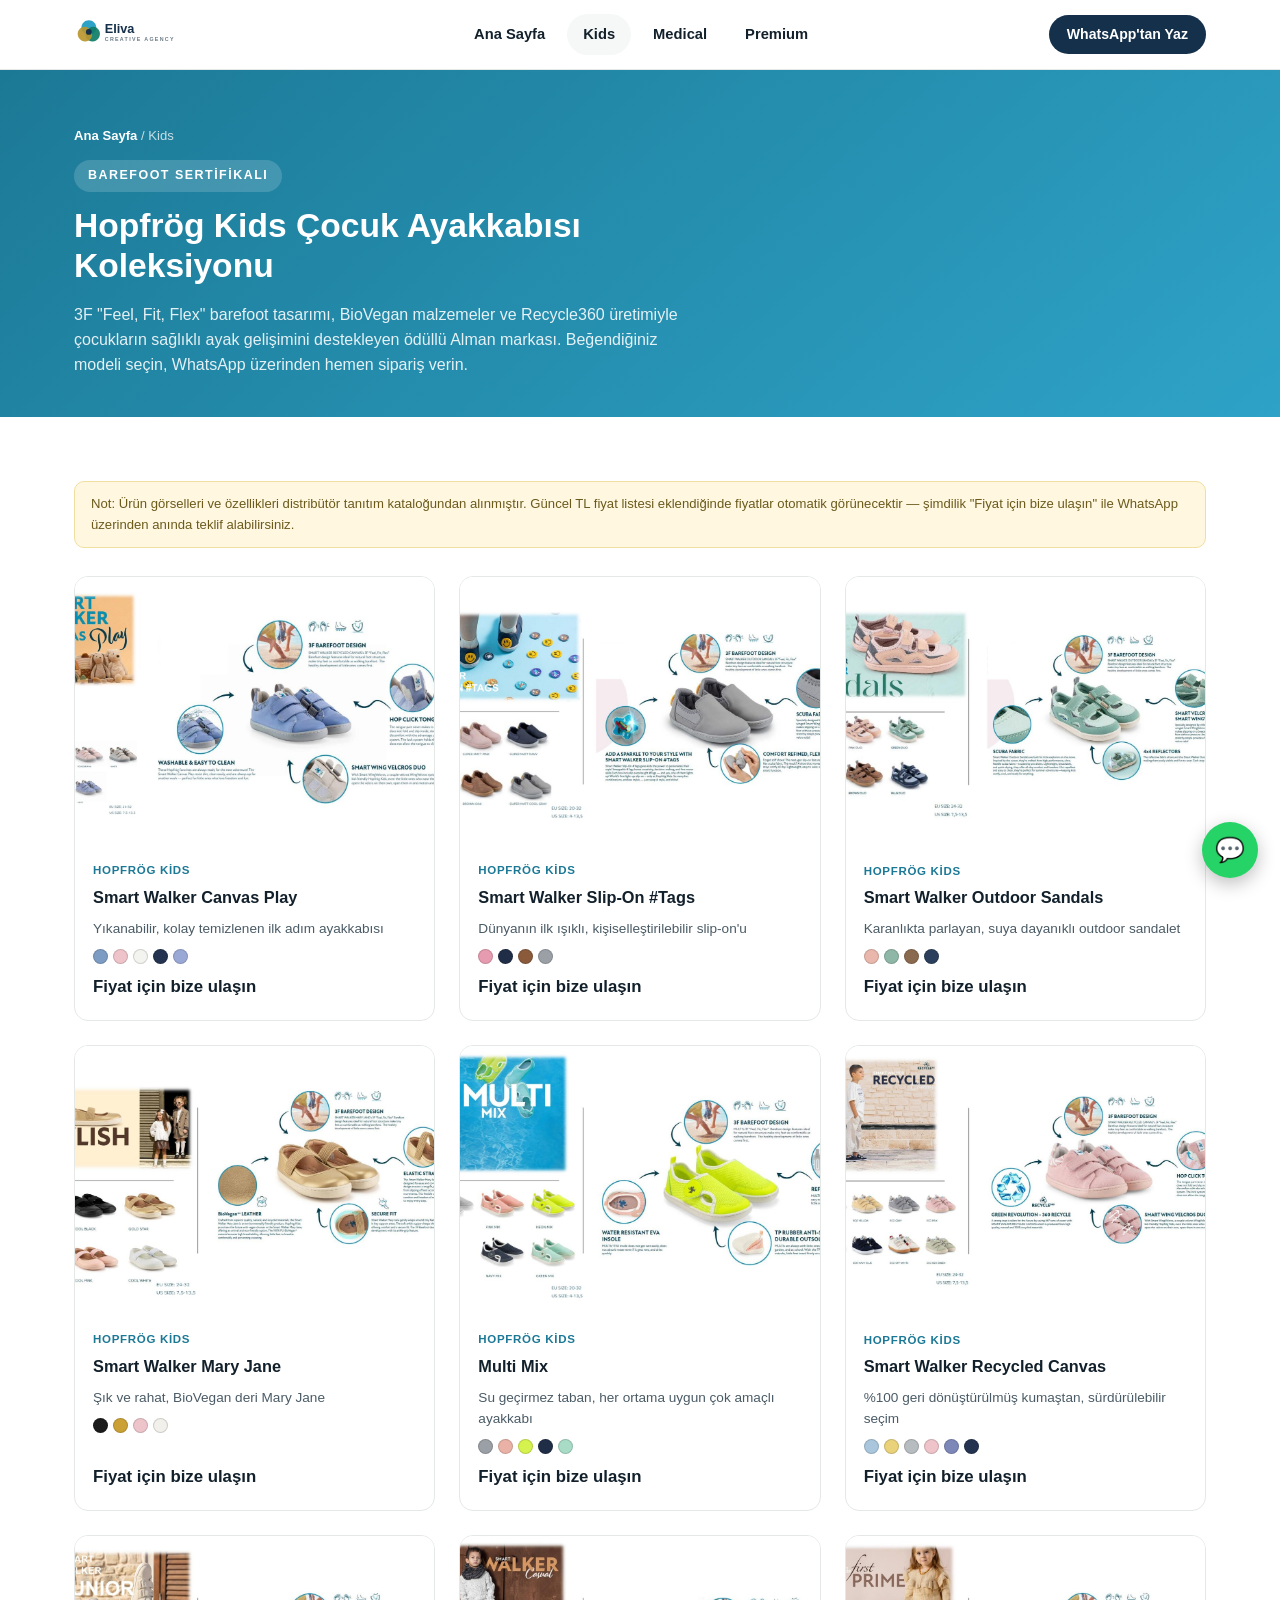
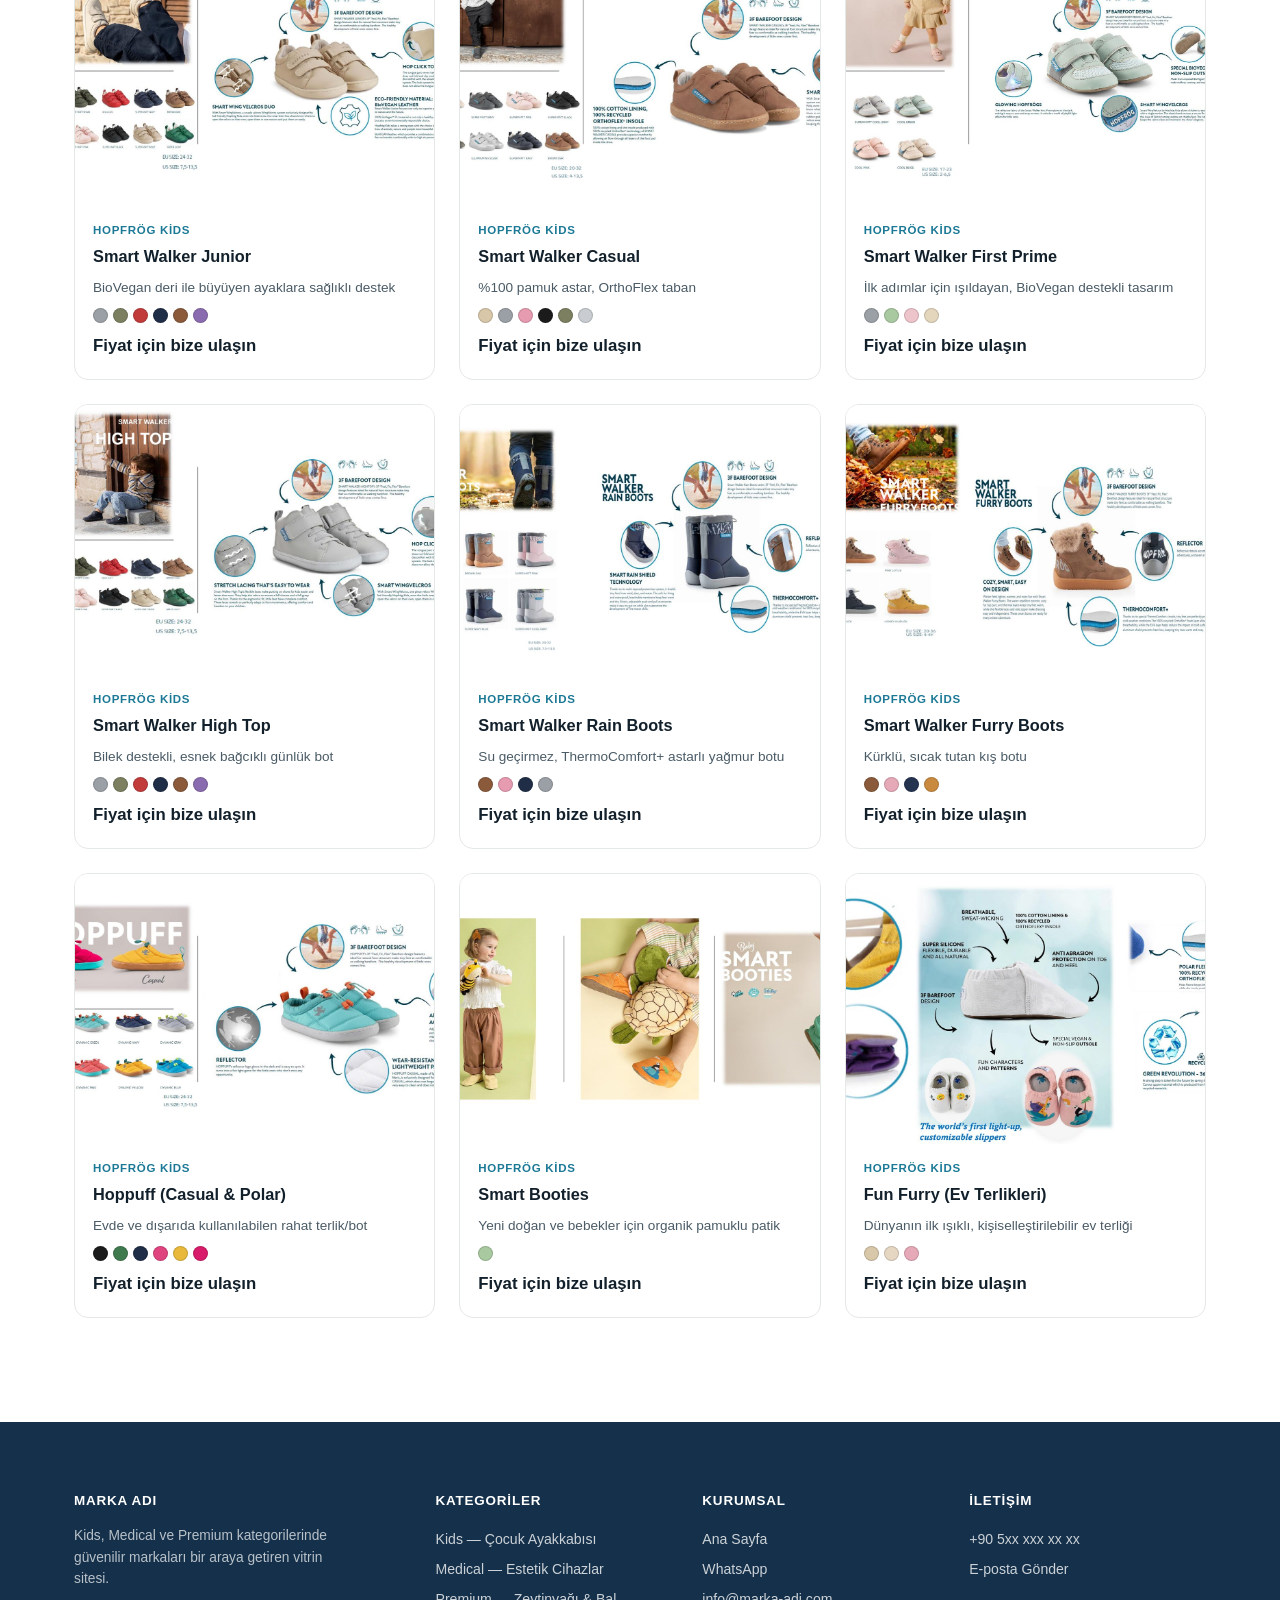
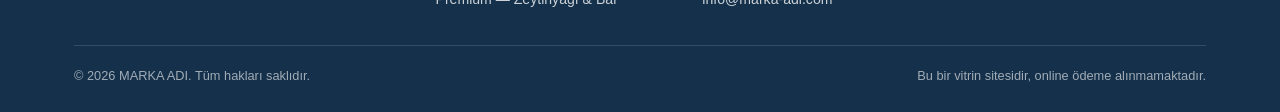
==== kids.html @ 57de30bd "Eliva Creative Agency - vitrin sitesi" ====
<!DOCTYPE html>
<html lang="tr">
<head>
<meta charset="UTF-8">
<meta name="viewport" content="width=device-width, initial-scale=1.0">
<title>Kids | Eliva Creative Agency</title>
<meta name="description" content="Hopfrög Kids barefoot çocuk ayakkabısı koleksiyonu. Renk ve beden seçenekleriyle hemen sipariş verin.">
<link rel="icon" href="assets/img/mark.svg" type="image/svg+xml">
<link rel="stylesheet" href="assets/style.css">
</head>
<body>

<header class="site-header">
  <div class="nav-wrap">
    <a href="index.html" class="logo"><img src="assets/img/logo.svg" alt="Eliva Creative Agency" height="34"></a>
    <nav class="main-nav">
      <a href="index.html">Ana Sayfa</a>
      <a href="kids.html" class="active">Kids</a>
      <a href="medical.html">Medical</a>
      <a href="premium.html">Premium</a>
    </nav>
    <a class="nav-cta" href="#" data-wa-generic target="_blank" rel="noopener">WhatsApp'tan Yaz</a>
  </div>
</header>

<section class="page-hero kids">
  <div class="container">
    <div class="breadcrumb"><a href="index.html">Ana Sayfa</a> / Kids</div>
    <span class="eyebrow">Barefoot Sertifikalı</span>
    <h1>Hopfrög Kids Çocuk Ayakkabısı Koleksiyonu</h1>
    <p>3F "Feel, Fit, Flex" barefoot tasarımı, BioVegan malzemeler ve Recycle360 üretimiyle çocukların sağlıklı ayak gelişimini destekleyen ödüllü Alman markası. Beğendiğiniz modeli seçin, WhatsApp üzerinden hemen sipariş verin.</p>
  </div>
</section>

<section class="section">
  <div class="container">
    <div class="disclaimer-strip">
      Not: Ürün görselleri ve özellikleri distribütör tanıtım kataloğundan alınmıştır. Güncel TL fiyat listesi eklendiğinde fiyatlar otomatik görünecektir — şimdilik "Fiyat için bize ulaşın" ile WhatsApp üzerinden anında teklif alabilirsiniz.
    </div>
    <div class="product-grid" id="kids-grid"></div>
  </div>
</section>

<footer class="site-footer" id="footer-placeholder"></footer>
<a class="wa-float" href="#" data-wa-generic target="_blank" rel="noopener" title="WhatsApp'tan yazın">💬</a>

<script src="assets/config.js"></script>
<script src="assets/data-kids.js"></script>
<script src="assets/main.js"></script>
<script src="assets/footer.js"></script>
<script>
  const grid = document.getElementById("kids-grid");
  grid.innerHTML = KIDS_PRODUCTS.map(p => `
    <a class="product-card" href="product-kids.html?id=${p.id}">
      <div class="thumb"><img src="${p.image}" alt="${p.name}" loading="lazy"></div>
      <div class="body">
        <span class="fam" style="color:var(--kids-dark);">Hopfrög Kids</span>
        <h4>${p.name}</h4>
        <p class="desc">${p.tagline}</p>
        <div class="swatches">
          ${p.colors.slice(0,6).map(c => `<span class="swatch" style="background:${c.hex}" title="${c.name}"></span>`).join("")}
        </div>
        <div class="price">${formatTRY(p.price)}</div>
      </div>
    </a>
  `).join("");
</script>
</body>
</html>
---- assets/style.css ----
/* ============================================================
   TEMEL DEĞİŞKENLER
============================================================ */
:root {
  --ink: #12202b;
  --ink-soft: #4a5b66;
  --bg: #ffffff;
  --bg-soft: #f6f8f7;
  --border: #e4e8e6;
  --radius: 14px;
  --shadow: 0 4px 18px rgba(18, 32, 43, 0.07);
  --shadow-hover: 0 10px 28px rgba(18, 32, 43, 0.12);

  /* Ana marka rengi (logo gelene kadar nötr lacivert) */
  --brand: #14304a;
  --brand-light: #1f4a70;

  /* Kategori aksan renkleri */
  --kids: #2ea3c7;
  --kids-dark: #1c7996;
  --kids-bg: #eaf7fb;

  --medical: #0e7c66;
  --medical-dark: #0a5b4b;
  --medical-bg: #eaf6f2;

  --premium: #7a6a2f;
  --premium-dark: #5c4f22;
  --premium-bg: #faf6e8;
}

* { box-sizing: border-box; }
html { scroll-behavior: smooth; }
body {
  margin: 0;
  font-family: "Segoe UI", -apple-system, BlinkMacSystemFont, "Helvetica Neue", Arial, sans-serif;
  color: var(--ink);
  background: var(--bg);
  line-height: 1.55;
}
img { max-width: 100%; display: block; }
a { text-decoration: none; color: inherit; }
h1, h2, h3, h4 { margin: 0 0 .5em; line-height: 1.2; font-weight: 700; }
p { margin: 0 0 1em; color: var(--ink-soft); }
ul { padding-left: 1.1em; color: var(--ink-soft); }
.container { max-width: 1180px; margin: 0 auto; padding: 0 24px; }
.section { padding: 64px 0; }
.section-tight { padding: 40px 0; }
.center { text-align: center; }
.muted { color: var(--ink-soft); }
.eyebrow {
  display: inline-block;
  font-size: .78rem;
  font-weight: 700;
  letter-spacing: .12em;
  text-transform: uppercase;
  padding: 6px 14px;
  border-radius: 999px;
  margin-bottom: 14px;
}

/* ============================================================
   HEADER / NAV
============================================================ */
.site-header {
  position: sticky;
  top: 0;
  z-index: 50;
  background: rgba(255,255,255,.94);
  backdrop-filter: blur(6px);
  border-bottom: 1px solid var(--border);
}
.nav-wrap {
  max-width: 1180px;
  margin: 0 auto;
  padding: 14px 24px;
  display: flex;
  align-items: center;
  justify-content: space-between;
  gap: 20px;
}
.logo {
  display: flex;
  align-items: center;
  white-space: nowrap;
}
.logo img { display: block; height: 34px; width: auto; }
.main-nav { display: flex; gap: 6px; flex-wrap: wrap; }
.main-nav a {
  padding: 9px 16px;
  border-radius: 999px;
  font-weight: 600;
  font-size: .92rem;
  color: var(--ink);
  transition: background .15s, color .15s;
}
.main-nav a:hover, .main-nav a.active { background: var(--bg-soft); }
.nav-cta {
  background: var(--brand);
  color: #fff !important;
  padding: 9px 18px;
  border-radius: 999px;
  font-weight: 700;
  font-size: .88rem;
}

/* ============================================================
   HERO
============================================================ */
.hero {
  background: linear-gradient(160deg, var(--brand) 0%, var(--brand-light) 100%);
  color: #fff;
  padding: 84px 0 72px;
}
.hero h1 { font-size: 2.5rem; max-width: 760px; }
.hero p.lead { color: rgba(255,255,255,.85); font-size: 1.12rem; max-width: 620px; }
.hero-badges { display: flex; gap: 10px; flex-wrap: wrap; margin-top: 22px; }
.hero-badges span {
  background: rgba(255,255,255,.12);
  border: 1px solid rgba(255,255,255,.25);
  padding: 6px 14px;
  border-radius: 999px;
  font-size: .82rem;
  font-weight: 600;
}

/* ============================================================
   KATEGORİ KARTLARI (ANA SAYFA)
============================================================ */
.cat-grid {
  display: grid;
  grid-template-columns: repeat(3, 1fr);
  gap: 26px;
  margin-top: -40px;
  position: relative;
  z-index: 2;
}
@media (max-width: 900px) { .cat-grid { grid-template-columns: 1fr; margin-top: 24px; } }

.cat-card {
  background: #fff;
  border-radius: var(--radius);
  box-shadow: var(--shadow);
  overflow: hidden;
  display: flex;
  flex-direction: column;
  transition: transform .18s, box-shadow .18s;
  border: 1px solid var(--border);
}
.cat-card:hover { transform: translateY(-4px); box-shadow: var(--shadow-hover); }
.cat-card .cat-top { padding: 26px 26px 0; }
.cat-card .cat-tag {
  display: inline-block;
  font-size: .74rem;
  font-weight: 800;
  letter-spacing: .1em;
  text-transform: uppercase;
  padding: 5px 12px;
  border-radius: 999px;
  margin-bottom: 14px;
}
.cat-card.kids .cat-tag { background: var(--kids-bg); color: var(--kids-dark); }
.cat-card.medical .cat-tag { background: var(--medical-bg); color: var(--medical-dark); }
.cat-card.premium .cat-tag { background: var(--premium-bg); color: var(--premium-dark); }
.cat-card h3 { font-size: 1.4rem; }
.cat-card .cat-img { height: 190px; overflow: hidden; margin-top: 18px; background: var(--bg-soft); }
.cat-card .cat-img img { width: 100%; height: 100%; object-fit: cover; }
.cat-card .cat-body { padding: 20px 26px 26px; display: flex; flex-direction: column; gap: 14px; flex: 1; }
.btn {
  display: inline-flex;
  align-items: center;
  justify-content: center;
  gap: 8px;
  padding: 11px 20px;
  border-radius: 999px;
  font-weight: 700;
  font-size: .9rem;
  border: none;
  cursor: pointer;
  transition: opacity .15s, transform .15s;
}
.btn:hover { opacity: .88; }
.btn-block { width: 100%; }
.btn-kids { background: var(--kids); color: #fff; }
.btn-medical { background: var(--medical); color: #fff; }
.btn-premium { background: var(--premium); color: #fff; }
.btn-outline { background: transparent; border: 1.5px solid currentColor; }
.btn-whatsapp { background: #25D366; color: #fff; }
.btn-ghost { background: var(--bg-soft); color: var(--ink); }

/* ============================================================
   NEDEN BİZ / ÖZELLİK ŞERİDİ
============================================================ */
.feature-strip {
  display: grid;
  grid-template-columns: repeat(4, 1fr);
  gap: 20px;
}
@media (max-width: 800px) { .feature-strip { grid-template-columns: repeat(2, 1fr); } }
.feature-strip .f {
  padding: 22px;
  background: var(--bg-soft);
  border-radius: var(--radius);
  border: 1px solid var(--border);
}
.feature-strip .f h4 { font-size: .98rem; margin-bottom: 6px; }
.feature-strip .f p { font-size: .87rem; margin: 0; }

/* ============================================================
   KATEGORİ SAYFA BAŞLIĞI
============================================================ */
.page-hero {
  padding: 56px 0 40px;
  color: #fff;
}
.page-hero.kids { background: linear-gradient(140deg, var(--kids-dark), var(--kids)); }
.page-hero.medical { background: linear-gradient(140deg, var(--medical-dark), var(--medical)); }
.page-hero.premium { background: linear-gradient(140deg, var(--premium-dark), var(--premium)); }
.page-hero .eyebrow { background: rgba(255,255,255,.16); color: #fff; }
.page-hero h1 { font-size: 2.1rem; max-width: 700px; }
.page-hero p { color: rgba(255,255,255,.88); max-width: 620px; margin-bottom: 0; }
.breadcrumb { font-size: .82rem; color: rgba(255,255,255,.75); margin-bottom: 14px; }
.breadcrumb a { color: #fff; font-weight: 600; }

/* ============================================================
   ÜRÜN GRID / KART
============================================================ */
.product-grid {
  display: grid;
  grid-template-columns: repeat(3, 1fr);
  gap: 24px;
}
@media (max-width: 920px) { .product-grid { grid-template-columns: repeat(2, 1fr); } }
@media (max-width: 600px) { .product-grid { grid-template-columns: 1fr; } }

.product-card {
  background: #fff;
  border: 1px solid var(--border);
  border-radius: var(--radius);
  overflow: hidden;
  display: flex;
  flex-direction: column;
  transition: transform .16s, box-shadow .16s;
}
.product-card:hover { transform: translateY(-3px); box-shadow: var(--shadow); }
.product-card .thumb {
  aspect-ratio: 4 / 3;
  background: var(--bg-soft);
  overflow: hidden;
}
.product-card .thumb img { width: 100%; height: 100%; object-fit: cover; object-position: top; }
.product-card .body { padding: 16px 18px 20px; display: flex; flex-direction: column; gap: 8px; flex: 1; }
.product-card .body .fam { font-size: .72rem; font-weight: 700; letter-spacing: .06em; text-transform: uppercase; }
.product-card h4 { font-size: 1.02rem; margin-bottom: 2px; }
.product-card .price { font-weight: 800; font-size: 1.05rem; margin-top: auto; }
.product-card .desc { font-size: .85rem; margin: 0; }
.swatches { display: flex; gap: 5px; flex-wrap: wrap; margin: 2px 0; }
.swatch { width: 15px; height: 15px; border-radius: 50%; border: 1px solid rgba(0,0,0,.15); }

/* ============================================================
   ÜRÜN DETAY
============================================================ */
.detail-wrap {
  display: grid;
  grid-template-columns: 1.1fr .9fr;
  gap: 42px;
  align-items: flex-start;
}
@media (max-width: 880px) { .detail-wrap { grid-template-columns: 1fr; } }
.detail-img { border-radius: var(--radius); overflow: hidden; border: 1px solid var(--border); background: var(--bg-soft); }
.detail-panel .fam-tag {
  display: inline-block; font-size: .76rem; font-weight: 800; text-transform: uppercase;
  letter-spacing: .08em; padding: 5px 12px; border-radius: 999px; margin-bottom: 12px;
}
.detail-panel h1 { font-size: 1.9rem; margin-bottom: 8px; }
.detail-price { font-size: 1.6rem; font-weight: 800; margin: 10px 0 18px; }
.detail-price .unit { font-size: .95rem; font-weight: 600; color: var(--ink-soft); }
.opt-block { margin-bottom: 20px; }
.opt-label { font-weight: 700; font-size: .88rem; margin-bottom: 8px; display: block; }
.opt-pill {
  display: inline-flex; align-items: center; gap: 7px;
  padding: 7px 13px; border: 1.5px solid var(--border); border-radius: 999px;
  font-size: .84rem; font-weight: 600; margin: 0 8px 8px 0;
}
.spec-table { width: 100%; border-collapse: collapse; margin-top: 10px; }
.spec-table td { padding: 8px 0; border-bottom: 1px solid var(--border); font-size: .9rem; }
.spec-table td:first-child { color: var(--ink-soft); width: 40%; }
.action-row { display: flex; gap: 12px; margin-top: 22px; flex-wrap: wrap; }
.back-link { font-size: .86rem; font-weight: 700; margin-bottom: 18px; display: inline-block; }
.note-box {
  background: var(--bg-soft); border: 1px solid var(--border); border-radius: 10px;
  padding: 14px 16px; font-size: .84rem; color: var(--ink-soft); margin-top: 18px;
}

/* ============================================================
   FİLTRE / SEKME
============================================================ */
.tab-row { display: flex; gap: 10px; flex-wrap: wrap; margin-bottom: 30px; }
.tab-btn {
  padding: 9px 18px; border-radius: 999px; border: 1.5px solid var(--border);
  background: #fff; font-weight: 700; font-size: .87rem; cursor: pointer; color: var(--ink-soft);
}
.tab-btn.active { color: #fff; border-color: transparent; }

/* ============================================================
   MEDICAL — İLETİŞİM CTA
============================================================ */
.contact-block {
  background: var(--medical-bg);
  border: 1px solid #cfe9e0;
  border-radius: var(--radius);
  padding: 32px;
  display: grid;
  grid-template-columns: 1fr auto;
  gap: 24px;
  align-items: center;
}
@media (max-width: 700px) { .contact-block { grid-template-columns: 1fr; } }
.contact-actions { display: flex; gap: 12px; flex-wrap: wrap; }

.info-card {
  background: #fff; border: 1px solid var(--border); border-radius: var(--radius);
  padding: 24px; box-shadow: var(--shadow);
}
.two-col { display: grid; grid-template-columns: 1fr 1fr; gap: 24px; }
@media (max-width: 800px) { .two-col { grid-template-columns: 1fr; } }
.badge-row { display: flex; gap: 14px; flex-wrap: wrap; align-items: center; margin-top: 18px; }
.badge-row img { height: 64px; width: auto; }

/* ============================================================
   FOOTER
============================================================ */
.site-footer {
  background: var(--brand);
  color: rgba(255,255,255,.82);
  padding: 46px 0 26px;
  margin-top: 40px;
}
.footer-grid {
  display: grid;
  grid-template-columns: 1.4fr 1fr 1fr 1fr;
  gap: 30px;
  padding-bottom: 30px;
  border-bottom: 1px solid rgba(255,255,255,.14);
}
@media (max-width: 800px) { .footer-grid { grid-template-columns: 1fr 1fr; } }
.site-footer h5 { color: #fff; font-size: .84rem; letter-spacing: .06em; text-transform: uppercase; margin-bottom: 14px; }
.site-footer a { display: block; font-size: .88rem; padding: 4px 0; color: rgba(255,255,255,.78); }
.site-footer a:hover { color: #fff; }
.footer-bottom { padding-top: 20px; font-size: .8rem; display: flex; justify-content: space-between; flex-wrap: wrap; gap: 10px; color: rgba(255,255,255,.6); }

/* WhatsApp float button */
.wa-float {
  position: fixed; bottom: 22px; right: 22px; z-index: 60;
  background: #25D366; color: #fff; width: 56px; height: 56px; border-radius: 50%;
  display: flex; align-items: center; justify-content: center; box-shadow: 0 6px 18px rgba(0,0,0,.25);
  font-size: 1.5rem;
}

.section-head { max-width: 640px; margin-bottom: 34px; }
.section-head h2 { font-size: 1.7rem; }

.disclaimer-strip {
  background: #fff7e0; border: 1px solid #f0dfa0; border-radius: 10px;
  padding: 12px 16px; font-size: .82rem; color: #6b5a1c; margin-bottom: 28px;
}
                            
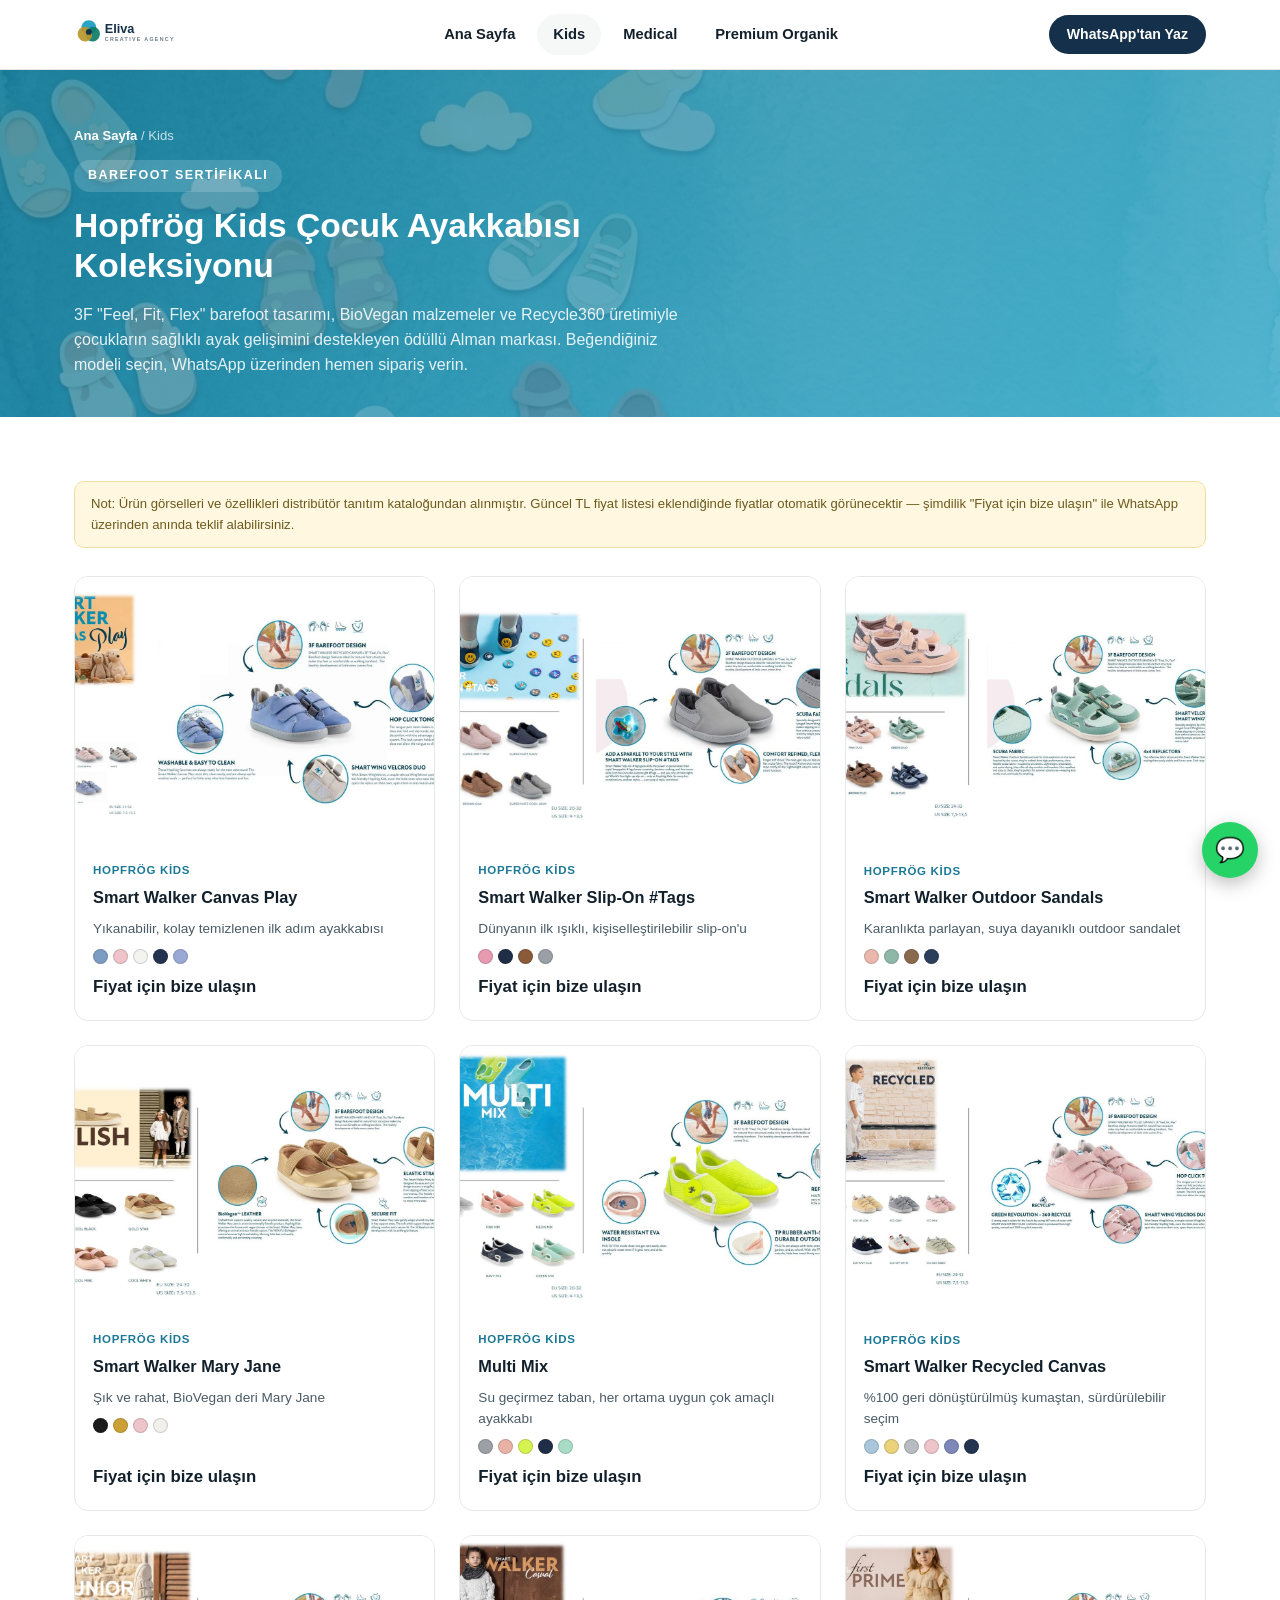
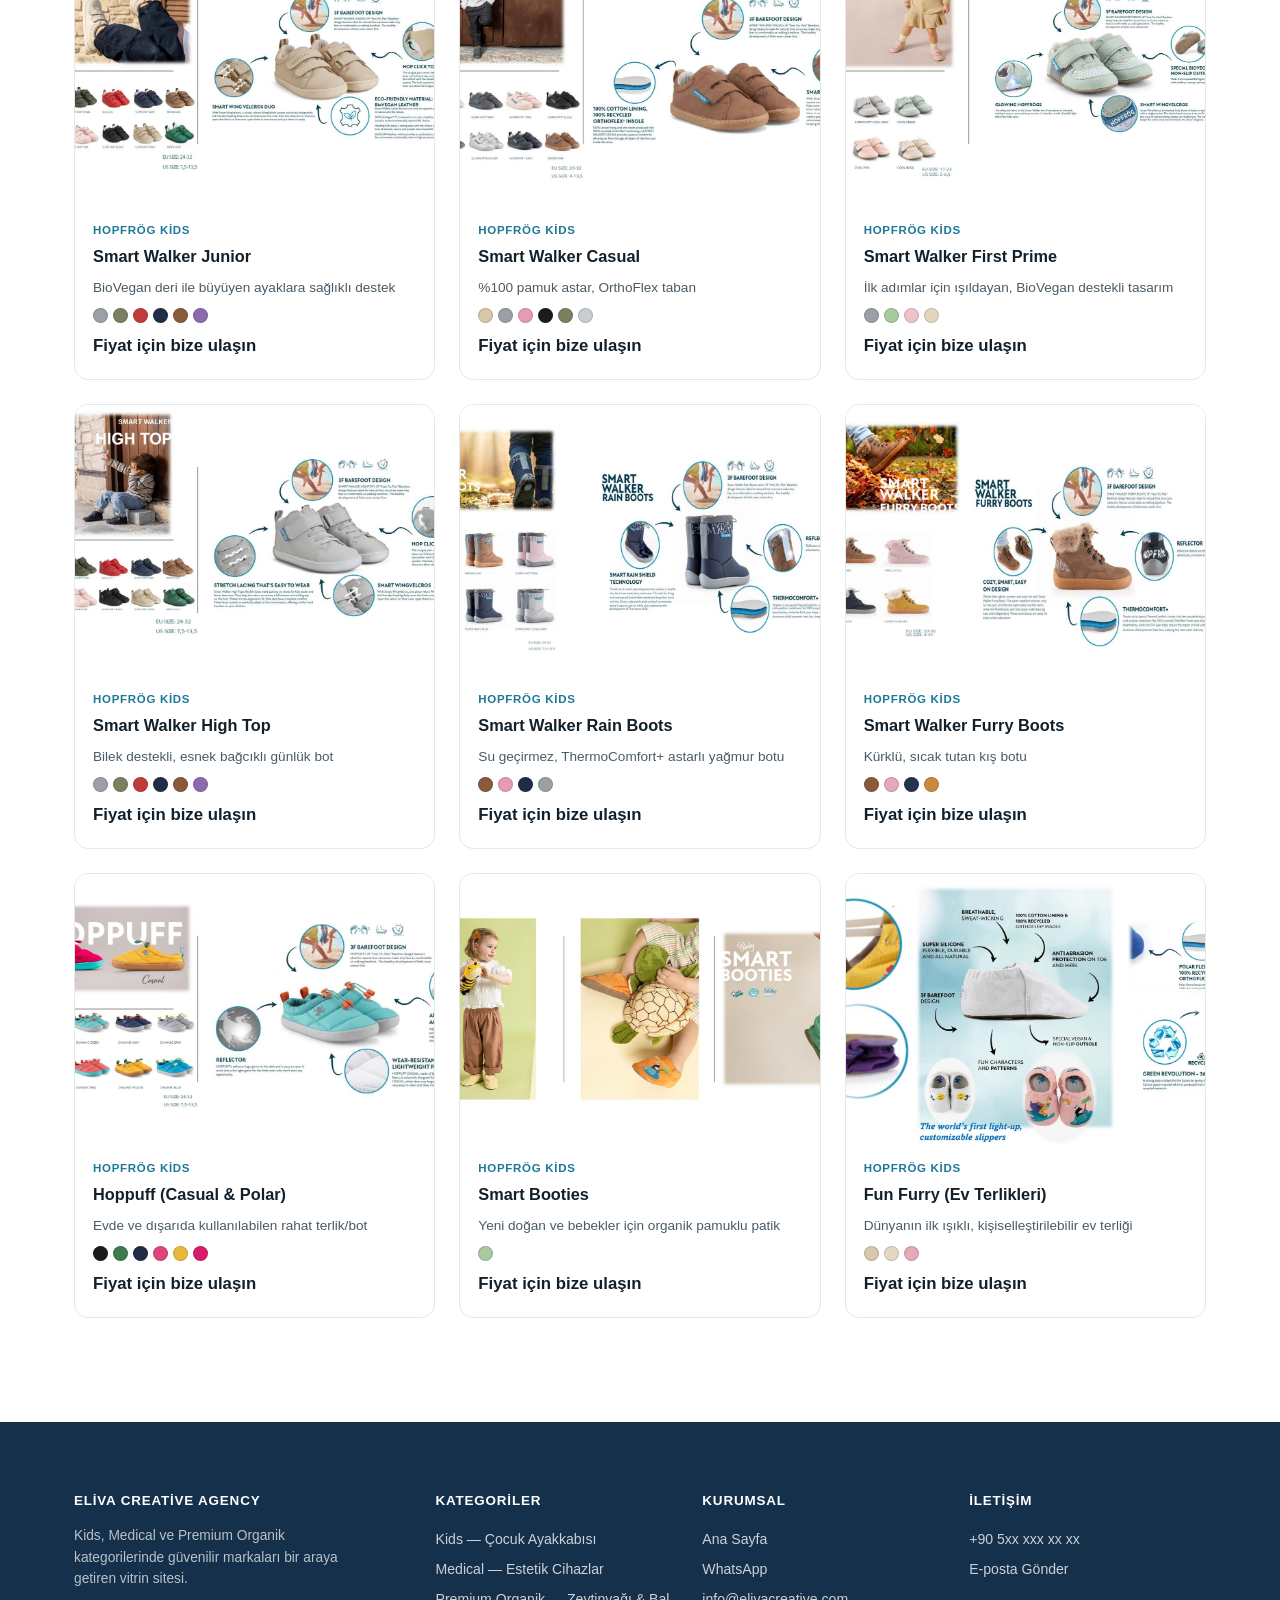
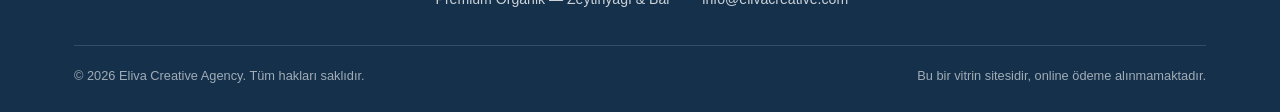
==== commit 98c6722e: "Fix mobile responsiveness, add hamburger menu, update Premium to Premium Organik, and add medical de" ====
--- a/kids.html
+++ b/kids.html
@@ -13,11 +13,12 @@
 <header class="site-header">
   <div class="nav-wrap">
     <a href="index.html" class="logo"><img src="assets/img/logo.svg" alt="Eliva Creative Agency" height="34"></a>
-    <nav class="main-nav">
+    <button class="hamburger" aria-label="Menü" id="hamburger"><span></span><span></span><span></span></button>
+    <nav class="main-nav" id="main-nav">
       <a href="index.html">Ana Sayfa</a>
       <a href="kids.html" class="active">Kids</a>
       <a href="medical.html">Medical</a>
-      <a href="premium.html">Premium</a>
+      <a href="premium.html">Premium Organik</a>
     </nav>
     <a class="nav-cta" href="#" data-wa-generic target="_blank" rel="noopener">WhatsApp'tan Yaz</a>
   </div>
--- a/assets/style.css
+++ b/assets/style.css
@@ -108,7 +108,7 @@
    HERO
 ============================================================ */
 .hero {
-  background: linear-gradient(160deg, var(--brand) 0%, var(--brand-light) 100%);
+  background: linear-gradient(160deg, rgba(20,48,74,0.75) 0%, rgba(31,74,112,0.75) 100%), url('img/bg/hero-home.jpg') center/cover no-repeat;
   color: #fff;
   padding: 84px 0 72px;
 }
@@ -213,9 +213,9 @@
   padding: 56px 0 40px;
   color: #fff;
 }
-.page-hero.kids { background: linear-gradient(140deg, var(--kids-dark), var(--kids)); }
-.page-hero.medical { background: linear-gradient(140deg, var(--medical-dark), var(--medical)); }
-.page-hero.premium { background: linear-gradient(140deg, var(--premium-dark), var(--premium)); }
+.page-hero.kids { background: linear-gradient(140deg, rgba(28,121,150,0.75), rgba(46,163,199,0.75)), url('img/bg/hero-kids.jpg') center/cover no-repeat; }
+.page-hero.medical { background: linear-gradient(140deg, rgba(10,91,75,0.75), rgba(14,124,102,0.75)), url('img/bg/hero-medical.jpg') center/cover no-repeat; }
+.page-hero.premium { background: linear-gradient(140deg, rgba(92,79,34,0.75), rgba(122,106,47,0.75)), url('img/bg/hero-premium.jpg') center/cover no-repeat; }
 .page-hero .eyebrow { background: rgba(255,255,255,.16); color: #fff; }
 .page-hero h1 { font-size: 2.1rem; max-width: 700px; }
 .page-hero p { color: rgba(255,255,255,.88); max-width: 620px; margin-bottom: 0; }
@@ -319,7 +319,7 @@
 .contact-actions { display: flex; gap: 12px; flex-wrap: wrap; }
 
 .info-card {
-  background: #fff; border: 1px solid var(--border); border-radius: var(--radius);
+  background: #fff url('img/bg/texture-medical.jpg') center/cover no-repeat; border: 1px solid var(--border); border-radius: var(--radius);
   padding: 24px; box-shadow: var(--shadow);
 }
 .two-col { display: grid; grid-template-columns: 1fr 1fr; gap: 24px; }
@@ -364,4 +364,89 @@
   background: #fff7e0; border: 1px solid #f0dfa0; border-radius: 10px;
   padding: 12px 16px; font-size: .82rem; color: #6b5a1c; margin-bottom: 28px;
 }
+
+/* ============================================================
+   HAMBURGER MENU
+============================================================ */
+.hamburger {
+  display: none;
+  background: none;
+  border: none;
+  cursor: pointer;
+  padding: 6px;
+  flex-direction: column;
+  gap: 5px;
+  z-index: 60;
+}
+.hamburger span {
+  display: block;
+  width: 24px;
+  height: 2.5px;
+  background: var(--ink);
+  border-radius: 2px;
+  transition: transform .25s, opacity .2s;
+}
+.hamburger.active span:nth-child(1) { transform: translateY(7.5px) rotate(45deg); }
+.hamburger.active span:nth-child(2) { opacity: 0; }
+.hamburger.active span:nth-child(3) { transform: translateY(-7.5px) rotate(-45deg); }
+
+/* ============================================================
+   MOBILE RESPONSIVE FIXES
+============================================================ */
+@media (max-width: 768px) {
+  .nav-wrap { flex-wrap: wrap; }
+  .hamburger { display: flex; }
+
+  .main-nav {
+    display: none;
+    flex-direction: column;
+    width: 100%;
+    gap: 2px;
+    padding-top: 10px;
+    border-top: 1px solid var(--border);
+    order: 3;
+  }
+  .main-nav.open { display: flex; }
+  .main-nav a {
+    padding: 12px 16px;
+    border-radius: var(--radius);
+    text-align: center;
+    font-size: 1rem;
+  }
+  .main-nav a:hover, .main-nav a.active {
+    background: var(--bg-soft);
+  }
+
+  .nav-cta {
+    order: 2;
+    font-size: .82rem;
+    padding: 8px 14px;
+  }
+
+  .hero { padding: 52px 0 44px; }
+  .hero h1 { font-size: 1.7rem; }
+  .hero p.lead { font-size: 1rem; }
+
+  .page-hero { padding: 36px 0 28px; }
+  .page-hero h1 { font-size: 1.5rem; }
+
+  .cat-grid { grid-template-columns: 1fr; margin-top: 20px; }
+
+  .feature-strip { grid-template-columns: 1fr; }
+
+  .two-col { grid-template-columns: 1fr; }
+
+  .detail-wrap { grid-template-columns: 1fr; gap: 24px; }
+
+  .contact-block { grid-template-columns: 1fr; text-align: center; }
+  .contact-actions { justify-content: center; }
+
+  .footer-grid { grid-template-columns: 1fr; gap: 20px; }
+  .footer-bottom { flex-direction: column; text-align: center; }
+
+  .section { padding: 44px 0; }
+
+  .tab-row { justify-content: center; }
+}
+
                             
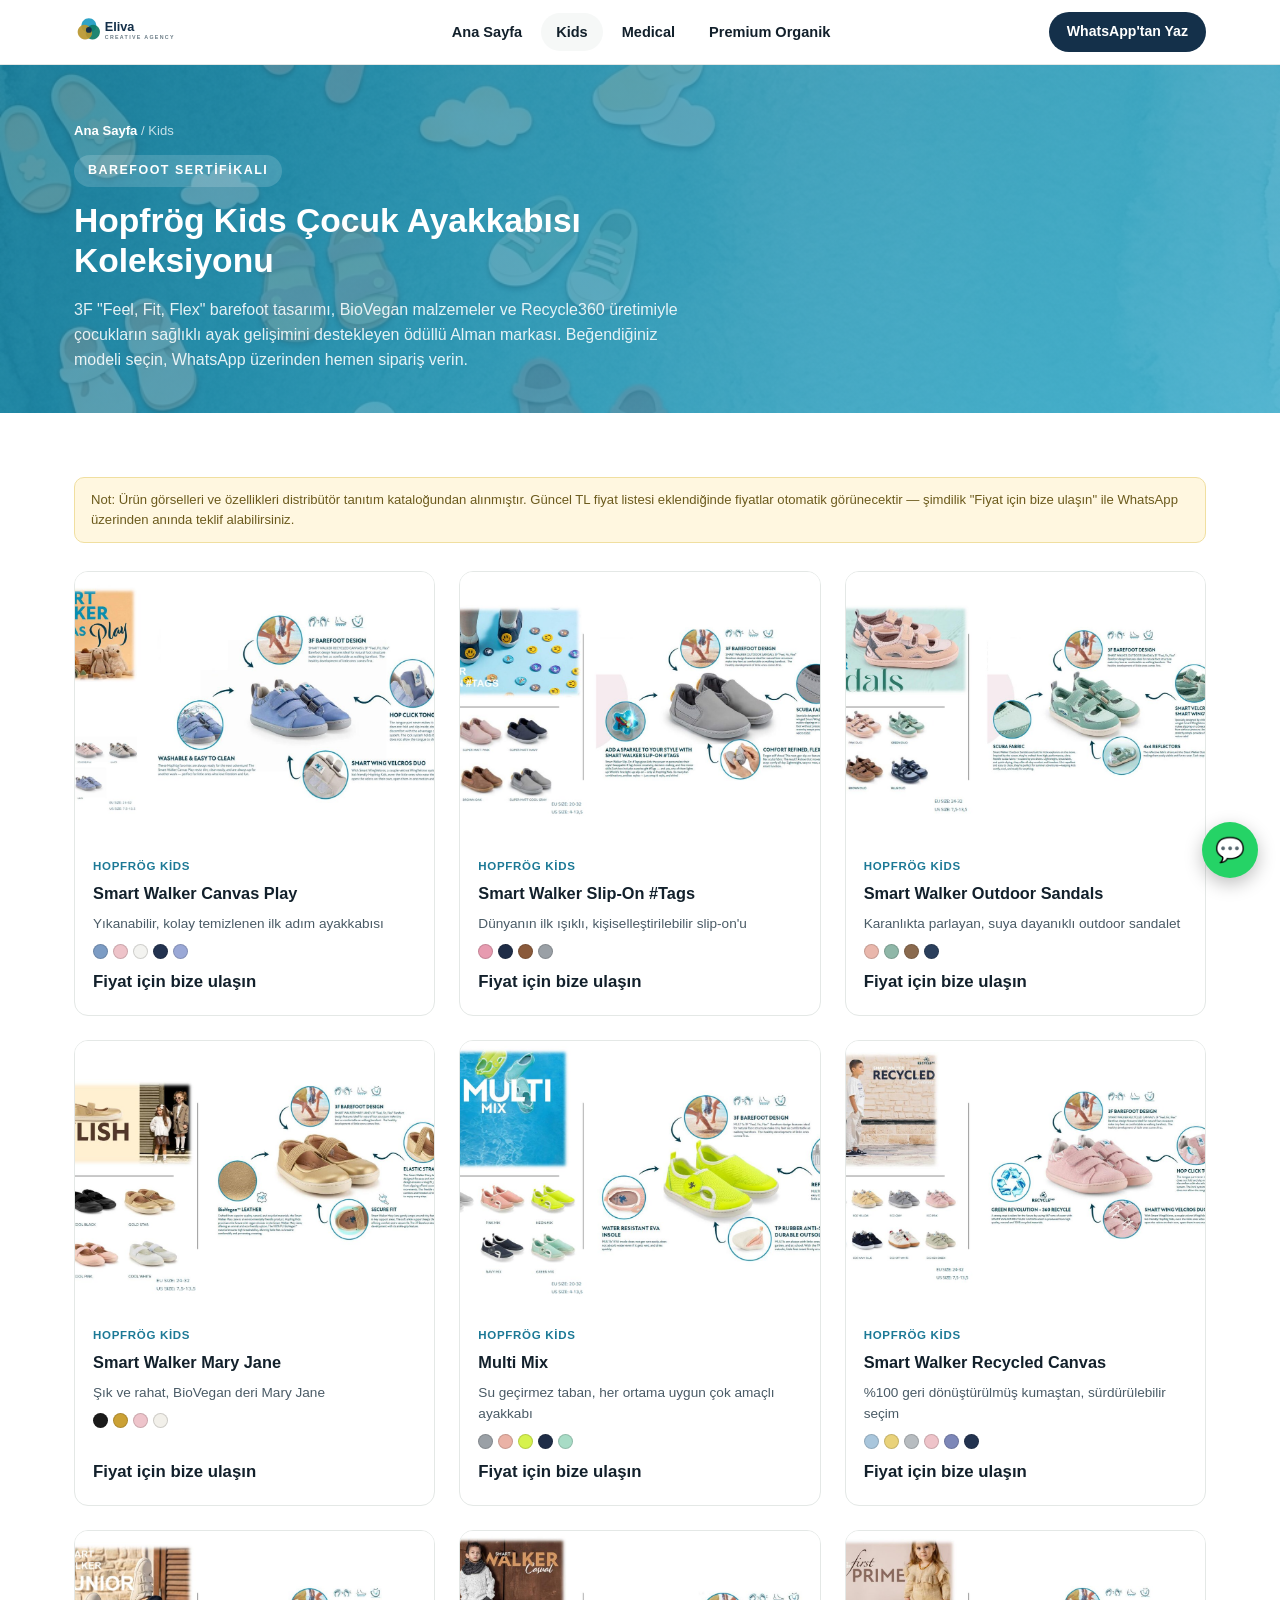
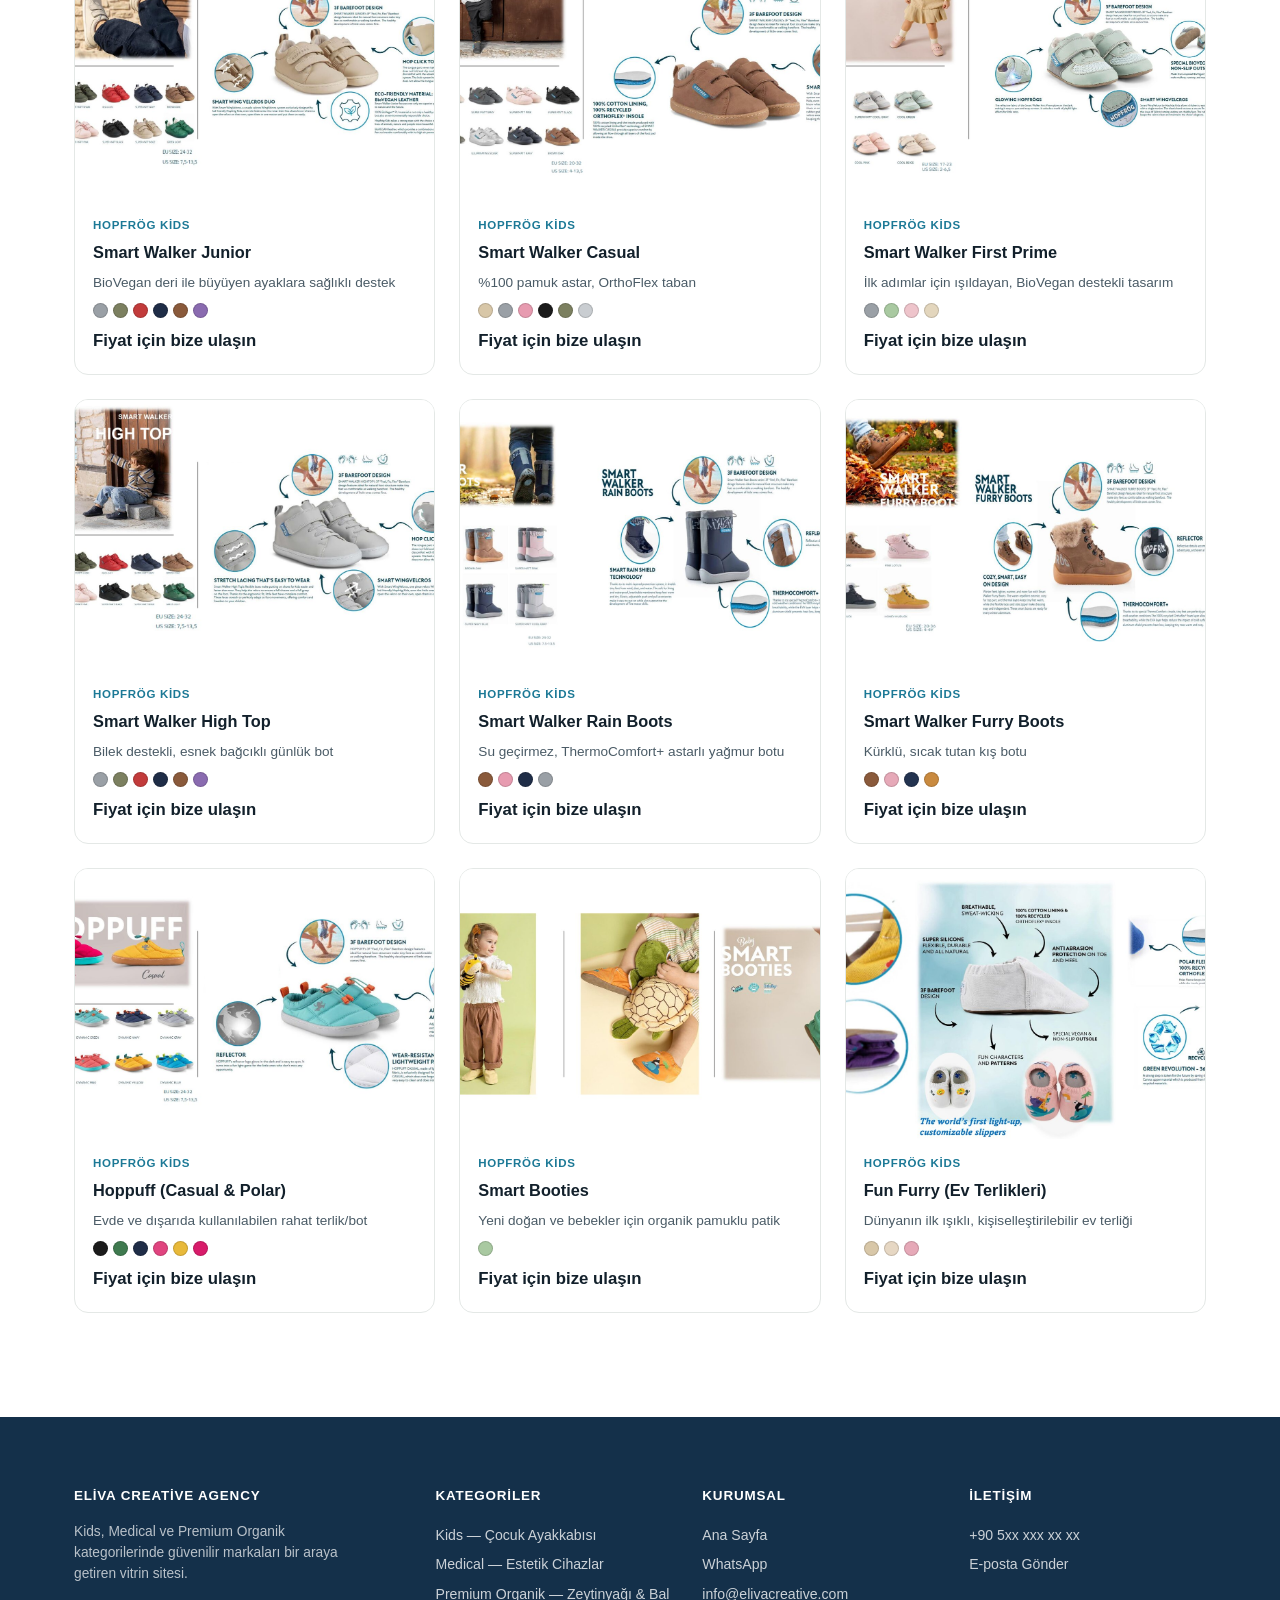
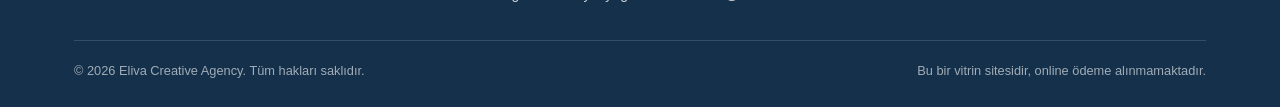
==== commit a65594bd: "Fix mobile nav with drawer design, replace all GMeso external images with local AI-generated images" ====
--- a/kids.html
+++ b/kids.html
@@ -13,15 +13,24 @@
 <header class="site-header">
   <div class="nav-wrap">
     <a href="index.html" class="logo"><img src="assets/img/logo.svg" alt="Eliva Creative Agency" height="34"></a>
-    <button class="hamburger" aria-label="Menü" id="hamburger"><span></span><span></span><span></span></button>
     <nav class="main-nav" id="main-nav">
       <a href="index.html">Ana Sayfa</a>
       <a href="kids.html" class="active">Kids</a>
       <a href="medical.html">Medical</a>
       <a href="premium.html">Premium Organik</a>
     </nav>
-    <a class="nav-cta" href="#" data-wa-generic target="_blank" rel="noopener">WhatsApp'tan Yaz</a>
+    <div class="nav-right">
+      <a class="nav-cta" href="#" data-wa-generic target="_blank" rel="noopener">WhatsApp'tan Yaz</a>
+      <button class="hamburger" aria-label="Menü" id="hamburger"><span></span><span></span><span></span></button>
+    </div>
   </div>
+  <nav class="nav-drawer" id="nav-drawer">
+    <a href="index.html">Ana Sayfa</a>
+    <a href="kids.html" class="active">Kids</a>
+    <a href="medical.html">Medical</a>
+    <a href="premium.html">Premium Organik</a>
+    <a href="#" class="drawer-cta" data-wa-generic target="_blank" rel="noopener">💬 WhatsApp'tan Yaz</a>
+  </nav>
 </header>
 
 <section class="page-hero kids">
--- a/assets/style.css
+++ b/assets/style.css
@@ -65,36 +65,53 @@
 .site-header {
   position: sticky;
   top: 0;
-  z-index: 50;
-  background: rgba(255,255,255,.94);
-  backdrop-filter: blur(6px);
+  z-index: 100;
+  background: rgba(255,255,255,.97);
+  backdrop-filter: blur(8px);
   border-bottom: 1px solid var(--border);
 }
 .nav-wrap {
   max-width: 1180px;
   margin: 0 auto;
-  padding: 14px 24px;
+  padding: 0 24px;
+  height: 64px;
   display: flex;
   align-items: center;
   justify-content: space-between;
-  gap: 20px;
+  gap: 16px;
 }
 .logo {
   display: flex;
   align-items: center;
+  flex-shrink: 0;
+}
+.logo img { display: block; height: 34px; width: auto; }
+
+/* Desktop nav */
+.main-nav {
+  display: flex;
+  gap: 4px;
+  align-items: center;
+  flex: 1;
+  justify-content: center;
+}
+.main-nav a {
+  padding: 8px 15px;
+  border-radius: 999px;
+  font-weight: 600;
+  font-size: .91rem;
+  color: var(--ink);
   white-space: nowrap;
-}
-.logo img { display: block; height: 34px; width: auto; }
-.main-nav { display: flex; gap: 6px; flex-wrap: wrap; }
-.main-nav a {
-  padding: 9px 16px;
-  border-radius: 999px;
-  font-weight: 600;
-  font-size: .92rem;
-  color: var(--ink);
   transition: background .15s, color .15s;
 }
 .main-nav a:hover, .main-nav a.active { background: var(--bg-soft); }
+
+.nav-right {
+  display: flex;
+  align-items: center;
+  gap: 10px;
+  flex-shrink: 0;
+}
 .nav-cta {
   background: var(--brand);
   color: #fff !important;
@@ -102,7 +119,65 @@
   border-radius: 999px;
   font-weight: 700;
   font-size: .88rem;
-}
+  white-space: nowrap;
+}
+
+/* Hamburger — hidden on desktop */
+.hamburger {
+  display: none;
+  background: none;
+  border: none;
+  cursor: pointer;
+  padding: 8px;
+  flex-direction: column;
+  justify-content: center;
+  gap: 5px;
+  width: 40px;
+  height: 40px;
+  border-radius: 8px;
+  transition: background .15s;
+}
+.hamburger:hover { background: var(--bg-soft); }
+.hamburger span {
+  display: block;
+  width: 22px;
+  height: 2px;
+  background: var(--ink);
+  border-radius: 2px;
+  transition: transform .25s, opacity .2s, width .2s;
+}
+.hamburger.active span:nth-child(1) { transform: translateY(7px) rotate(45deg); }
+.hamburger.active span:nth-child(2) { opacity: 0; width: 0; }
+.hamburger.active span:nth-child(3) { transform: translateY(-7px) rotate(-45deg); }
+
+/* Mobile nav drawer */
+.nav-drawer {
+  display: none;
+  flex-direction: column;
+  padding: 12px 20px 20px;
+  border-top: 1px solid var(--border);
+  background: #fff;
+  gap: 4px;
+}
+.nav-drawer.open { display: flex; }
+.nav-drawer a {
+  padding: 12px 16px;
+  border-radius: var(--radius);
+  font-weight: 600;
+  font-size: 1rem;
+  color: var(--ink);
+  transition: background .15s;
+}
+.nav-drawer a:hover, .nav-drawer a.active { background: var(--bg-soft); }
+.nav-drawer .drawer-cta {
+  margin-top: 8px;
+  background: var(--brand);
+  color: #fff;
+  text-align: center;
+  padding: 13px 16px;
+  border-radius: 999px;
+}
+.nav-drawer .drawer-cta:hover { background: var(--brand-light); }
 
 /* ============================================================
    HERO
@@ -394,34 +469,9 @@
    MOBILE RESPONSIVE FIXES
 ============================================================ */
 @media (max-width: 768px) {
-  .nav-wrap { flex-wrap: wrap; }
+  /* Nav: hide desktop links, show hamburger */
+  .main-nav { display: none; }
   .hamburger { display: flex; }
-
-  .main-nav {
-    display: none;
-    flex-direction: column;
-    width: 100%;
-    gap: 2px;
-    padding-top: 10px;
-    border-top: 1px solid var(--border);
-    order: 3;
-  }
-  .main-nav.open { display: flex; }
-  .main-nav a {
-    padding: 12px 16px;
-    border-radius: var(--radius);
-    text-align: center;
-    font-size: 1rem;
-  }
-  .main-nav a:hover, .main-nav a.active {
-    background: var(--bg-soft);
-  }
-
-  .nav-cta {
-    order: 2;
-    font-size: .82rem;
-    padding: 8px 14px;
-  }
 
   .hero { padding: 52px 0 44px; }
   .hero h1 { font-size: 1.7rem; }
@@ -447,6 +497,14 @@
   .section { padding: 44px 0; }
 
   .tab-row { justify-content: center; }
+
+  .product-grid { grid-template-columns: 1fr 1fr; }
+}
+
+@media (max-width: 480px) {
+  .product-grid { grid-template-columns: 1fr; }
+  .nav-wrap { padding: 0 16px; }
+  .hero h1 { font-size: 1.5rem; }
 }
 
                             
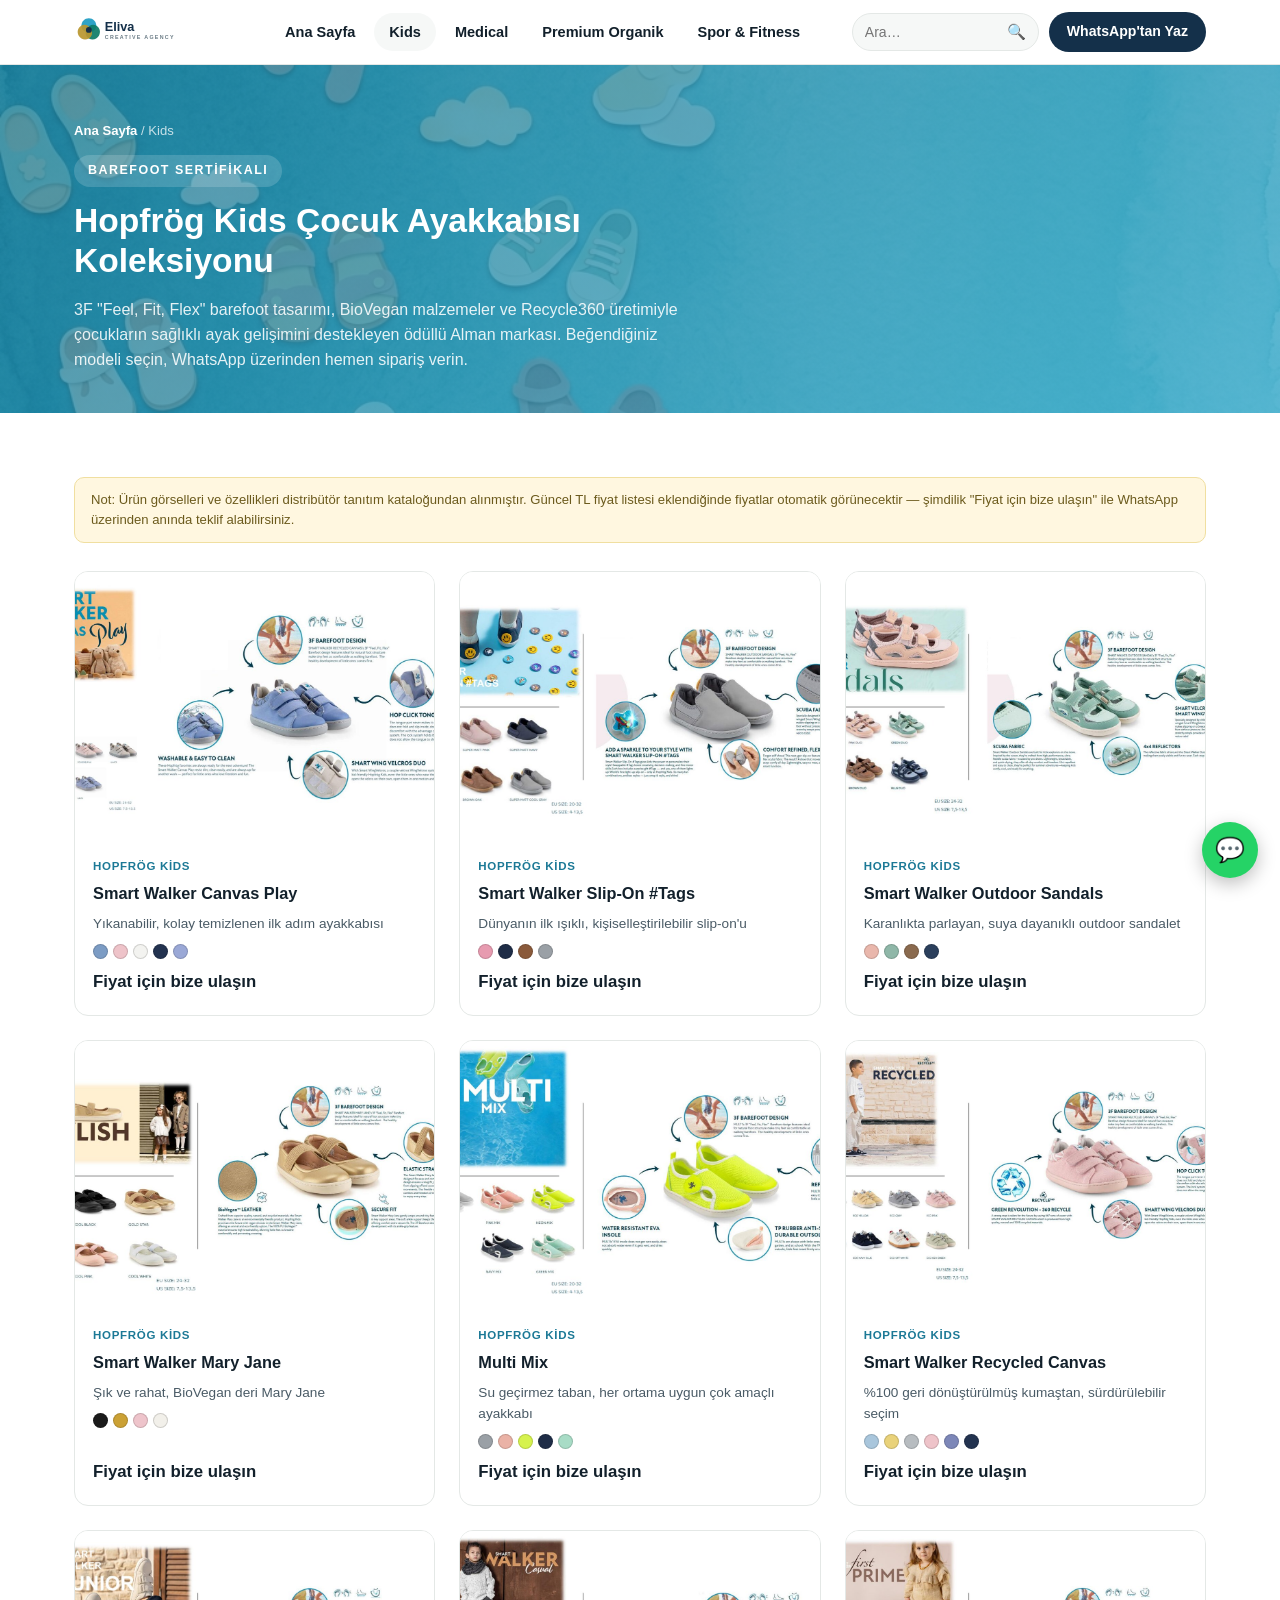
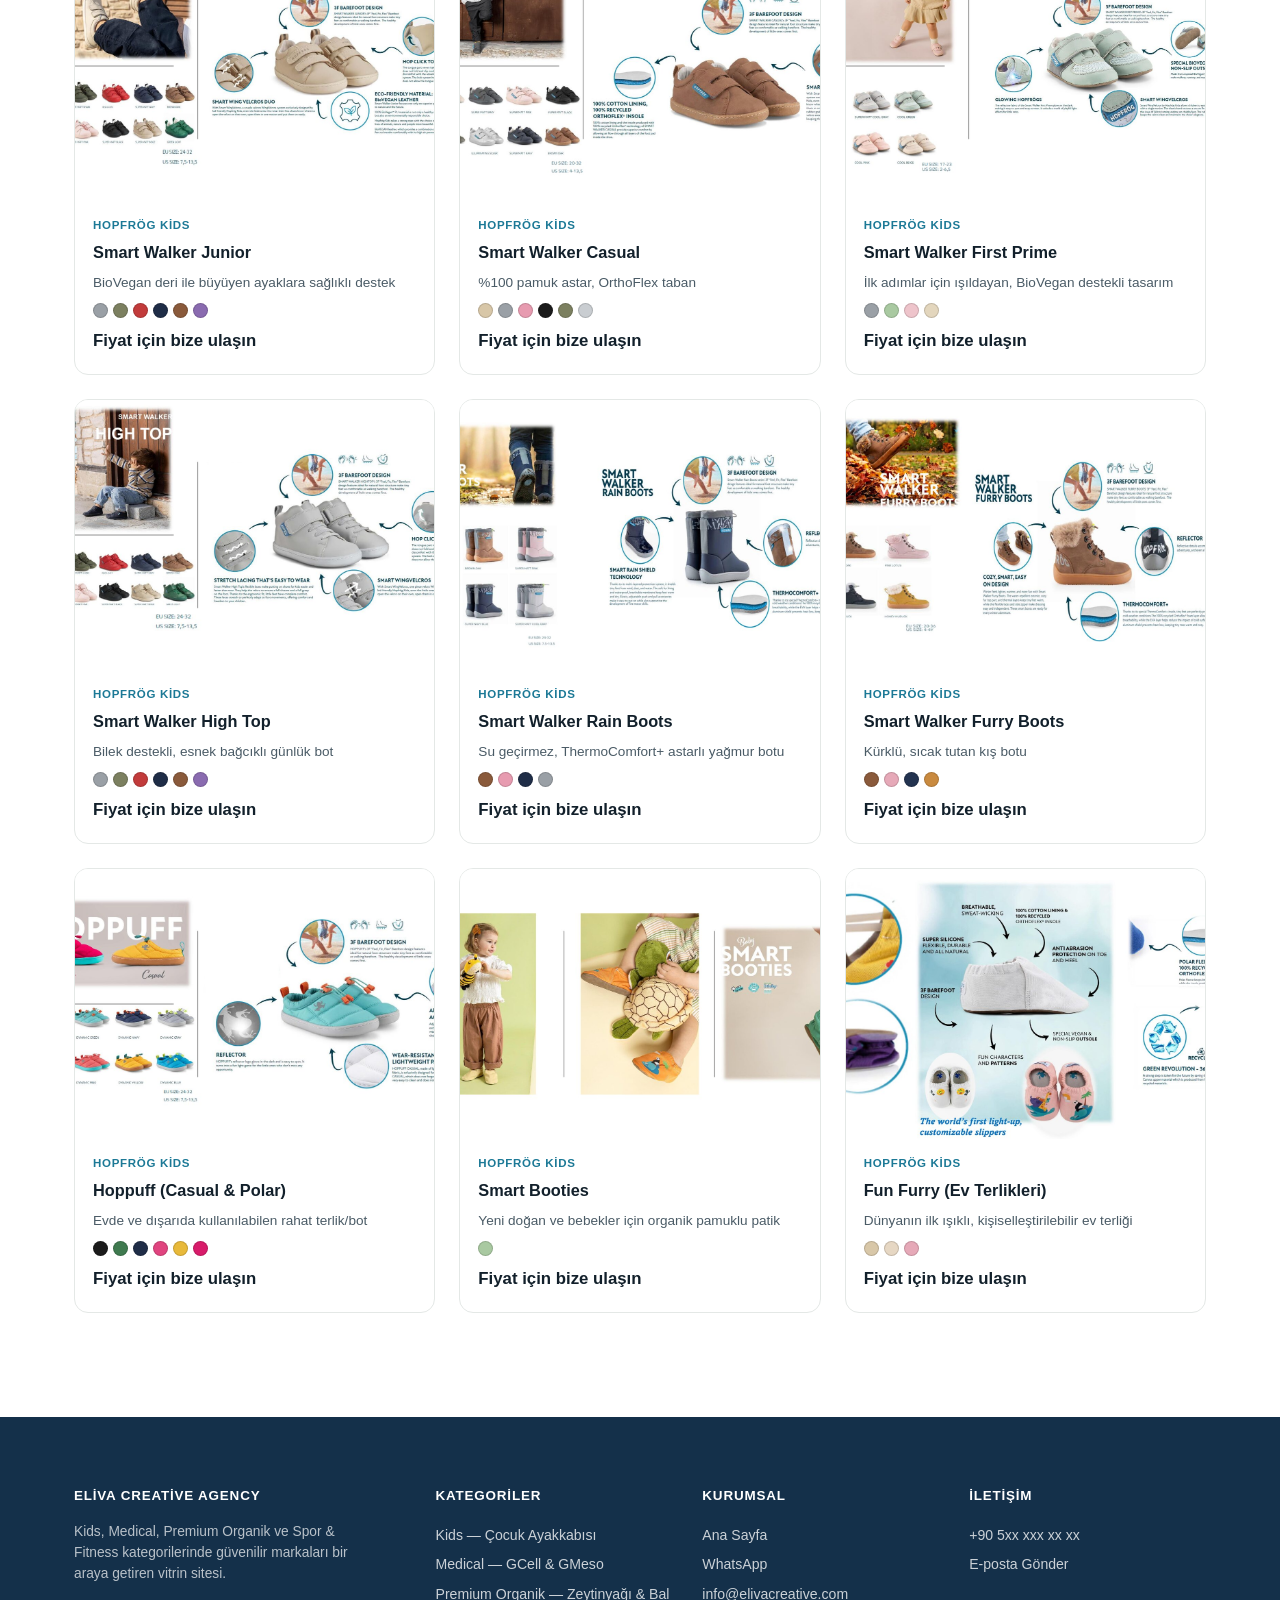
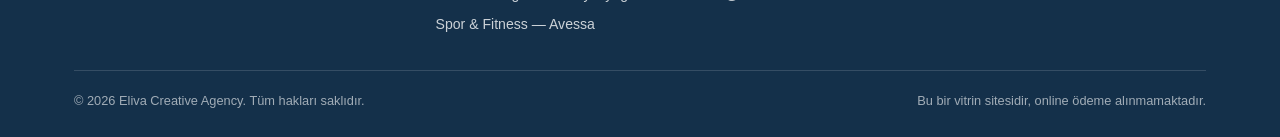
==== commit b74c35c0: "Commit all pending changes (HTML, CSS, JS updates and medical page additions)" ====
--- a/kids.html
+++ b/kids.html
@@ -18,6 +18,7 @@
       <a href="kids.html" class="active">Kids</a>
       <a href="medical.html">Medical</a>
       <a href="premium.html">Premium Organik</a>
+      <a href="spor.html">Spor &amp; Fitness</a>
     </nav>
     <div class="nav-right">
       <a class="nav-cta" href="#" data-wa-generic target="_blank" rel="noopener">WhatsApp'tan Yaz</a>
@@ -29,6 +30,7 @@
     <a href="kids.html" class="active">Kids</a>
     <a href="medical.html">Medical</a>
     <a href="premium.html">Premium Organik</a>
+    <a href="spor.html">Spor &amp; Fitness</a>
     <a href="#" class="drawer-cta" data-wa-generic target="_blank" rel="noopener">💬 WhatsApp'tan Yaz</a>
   </nav>
 </header>
--- a/assets/style.css
+++ b/assets/style.css
@@ -27,6 +27,10 @@
   --premium: #7a6a2f;
   --premium-dark: #5c4f22;
   --premium-bg: #faf6e8;
+
+  --spor: #e2571f;
+  --spor-dark: #b23e12;
+  --spor-bg: #fdeee6;
 }
 
 * { box-sizing: border-box; }
@@ -204,13 +208,14 @@
 ============================================================ */
 .cat-grid {
   display: grid;
-  grid-template-columns: repeat(3, 1fr);
-  gap: 26px;
+  grid-template-columns: repeat(4, 1fr);
+  gap: 22px;
   margin-top: -40px;
   position: relative;
   z-index: 2;
 }
-@media (max-width: 900px) { .cat-grid { grid-template-columns: 1fr; margin-top: 24px; } }
+@media (max-width: 1000px) { .cat-grid { grid-template-columns: repeat(2, 1fr); margin-top: 24px; } }
+@media (max-width: 560px) { .cat-grid { grid-template-columns: 1fr; } }
 
 .cat-card {
   background: #fff;
@@ -237,6 +242,7 @@
 .cat-card.kids .cat-tag { background: var(--kids-bg); color: var(--kids-dark); }
 .cat-card.medical .cat-tag { background: var(--medical-bg); color: var(--medical-dark); }
 .cat-card.premium .cat-tag { background: var(--premium-bg); color: var(--premium-dark); }
+.cat-card.spor .cat-tag { background: var(--spor-bg); color: var(--spor-dark); }
 .cat-card h3 { font-size: 1.4rem; }
 .cat-card .cat-img { height: 190px; overflow: hidden; margin-top: 18px; background: var(--bg-soft); }
 .cat-card .cat-img img { width: 100%; height: 100%; object-fit: cover; }
@@ -259,6 +265,8 @@
 .btn-kids { background: var(--kids); color: #fff; }
 .btn-medical { background: var(--medical); color: #fff; }
 .btn-premium { background: var(--premium); color: #fff; }
+.btn-spor { background: var(--spor); color: #fff; }
+.btn-brand { background: var(--brand); color: #fff; }
 .btn-outline { background: transparent; border: 1.5px solid currentColor; }
 .btn-whatsapp { background: #25D366; color: #fff; }
 .btn-ghost { background: var(--bg-soft); color: var(--ink); }
@@ -291,6 +299,7 @@
 .page-hero.kids { background: linear-gradient(140deg, rgba(28,121,150,0.75), rgba(46,163,199,0.75)), url('img/bg/hero-kids.jpg') center/cover no-repeat; }
 .page-hero.medical { background: linear-gradient(140deg, rgba(10,91,75,0.75), rgba(14,124,102,0.75)), url('img/bg/hero-medical.jpg') center/cover no-repeat; }
 .page-hero.premium { background: linear-gradient(140deg, rgba(92,79,34,0.75), rgba(122,106,47,0.75)), url('img/bg/hero-premium.jpg') center/cover no-repeat; }
+.page-hero.spor { background: linear-gradient(140deg, #b23e12, #e2571f 60%, #f2913f); }
 .page-hero .eyebrow { background: rgba(255,255,255,.16); color: #fff; }
 .page-hero h1 { font-size: 2.1rem; max-width: 700px; }
 .page-hero p { color: rgba(255,255,255,.88); max-width: 620px; margin-bottom: 0; }
@@ -375,7 +384,55 @@
   padding: 9px 18px; border-radius: 999px; border: 1.5px solid var(--border);
   background: #fff; font-weight: 700; font-size: .87rem; cursor: pointer; color: var(--ink-soft);
 }
-.tab-btn.active { color: #fff; border-color: transparent; }
+.tab-btn.active { color: #fff; border-color: transparent; background: var(--accent, var(--brand)); }
+
+/* Emoji placeholder (gorseli olmayan urunler icin) */
+.emoji-thumb {
+  width: 100%; height: 100%;
+  display: flex; align-items: center; justify-content: center;
+  font-size: 2.6rem; background: var(--bg-soft);
+}
+.spor-thumb { background: var(--spor-bg); }
+
+/* ============================================================
+   HEADER ARAMA KUTUSU
+============================================================ */
+.header-search {
+  display: flex; align-items: center;
+  background: var(--bg-soft);
+  border: 1px solid var(--border);
+  border-radius: 999px;
+  overflow: hidden;
+  height: 38px;
+}
+.header-search input {
+  border: none; background: transparent; outline: none;
+  padding: 0 12px; font-size: .88rem; width: 150px; color: var(--ink);
+}
+.header-search button {
+  border: none; background: transparent; cursor: pointer;
+  padding: 0 12px 0 4px; font-size: .95rem; height: 100%;
+}
+.header-search:focus-within { border-color: var(--brand); background: #fff; }
+
+.drawer-search { display: flex; gap: 8px; margin-bottom: 10px; }
+.drawer-search input {
+  flex: 1; border: 1px solid var(--border); border-radius: 999px;
+  padding: 11px 16px; font-size: .95rem; outline: none;
+}
+.drawer-search button {
+  border: none; background: var(--brand); color: #fff;
+  border-radius: 999px; padding: 0 18px; font-weight: 700; cursor: pointer;
+}
+
+/* Arama sayfasi formu */
+.search-page-form { display: flex; gap: 10px; margin-top: 18px; max-width: 640px; }
+.search-page-form input {
+  flex: 1; border: 1.5px solid var(--border); border-radius: 999px;
+  padding: 13px 20px; font-size: 1rem; outline: none;
+}
+.search-page-form input:focus { border-color: var(--brand); }
+@media (max-width: 560px) { .search-page-form { flex-direction: column; } }
 
 /* ============================================================
    MEDICAL — İLETİŞİM CTA
@@ -469,8 +526,10 @@
    MOBILE RESPONSIVE FIXES
 ============================================================ */
 @media (max-width: 768px) {
-  /* Nav: hide desktop links, show hamburger */
+  /* Nav: hide desktop links and WhatsApp CTA from top bar — both are inside the drawer */
   .main-nav { display: none; }
+  .nav-right .nav-cta { display: none; }
+  .nav-right .header-search { display: none; }
   .hamburger { display: flex; }
 
   .hero { padding: 52px 0 44px; }
